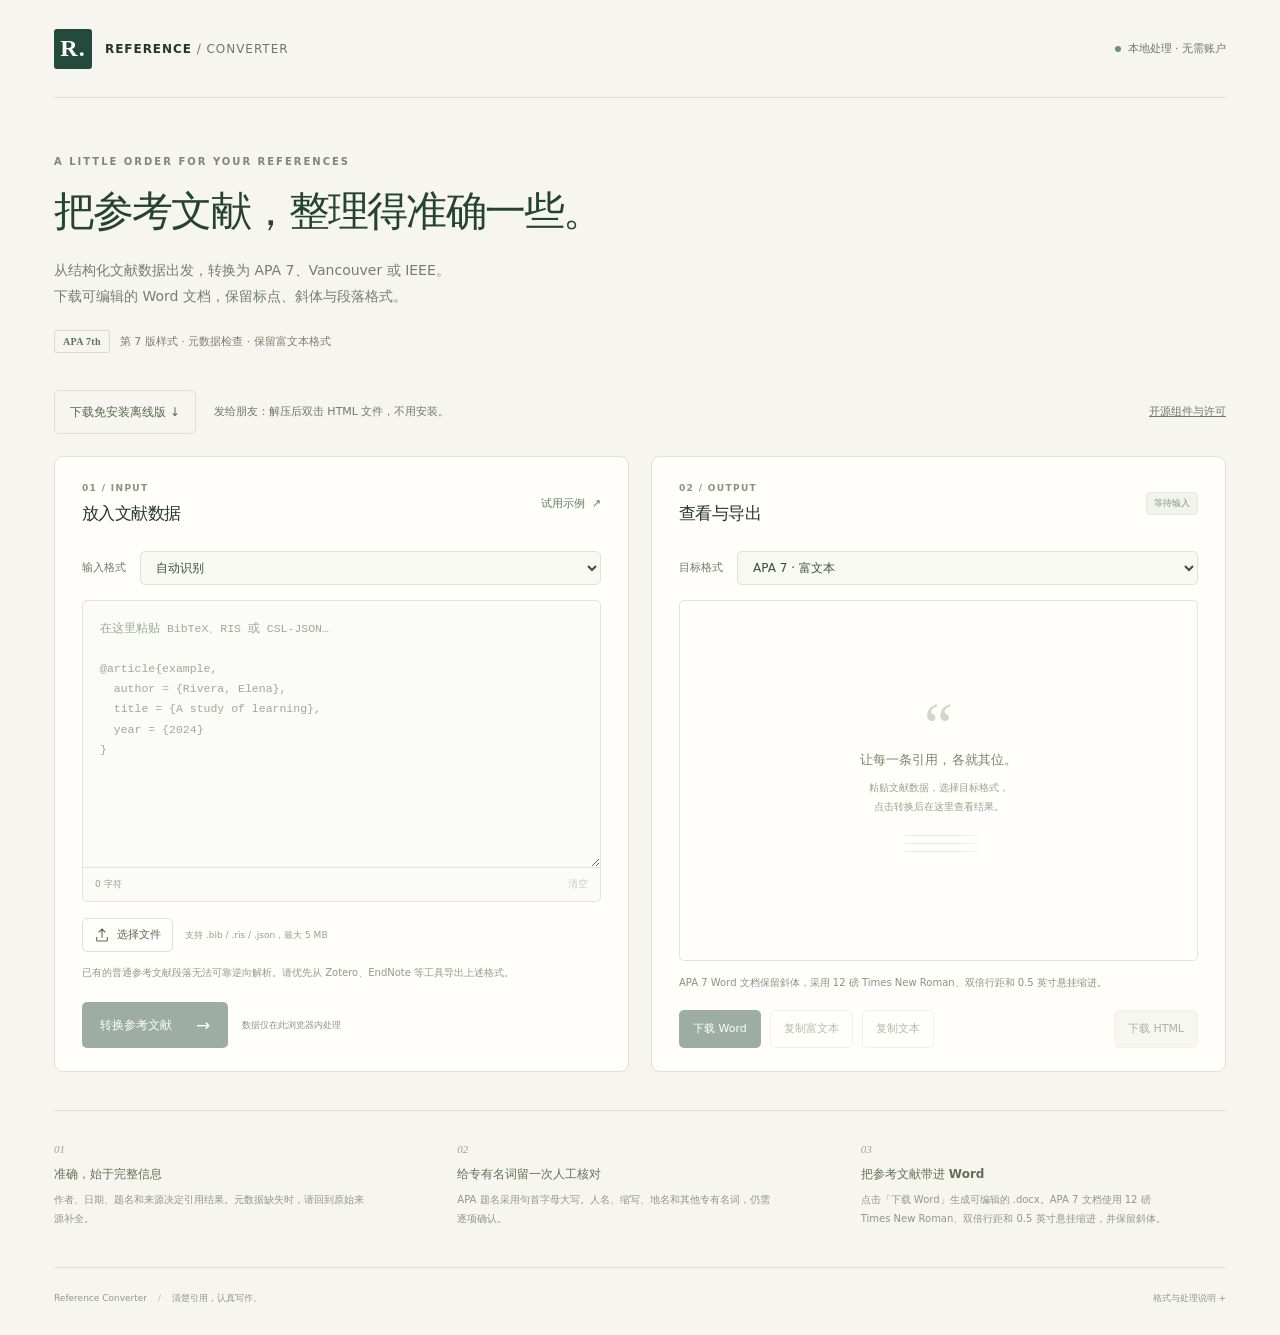
==== index.html @ 93bcdc8c "Publish reference converter website and offline downloads" ====
<!doctype html>
<html lang="zh-CN">
  <head>
    <meta charset="UTF-8" />
    <meta name="viewport" content="width=device-width, initial-scale=1.0" />
    <meta name="theme-color" content="#234a3c" />
    <meta name="description" content="在本地浏览器转换 BibTeX、RIS 和 CSL-JSON，生成 APA 第 7 版、Vancouver、IEEE 参考文献。" />
    <title>Reference Converter · 参考文献转换</title>
    <script type="module" crossorigin src="./assets/index-QuyWA2NI.js"></script>
    <link rel="stylesheet" crossorigin href="./assets/index-NvyLkFp8.css">
  <style>.site-downloads{display:flex;align-items:center;flex-wrap:wrap;gap:12px 18px;margin:0 0 22px;font-size:11px;color:#6e7a6a}.site-downloads .button{min-height:44px;text-decoration:none}.site-license-link{margin-left:auto;padding:12px 0}@media(max-width:760px){.site-downloads{gap:5px 14px}.site-downloads>span{flex-basis:100%}.site-license-link{margin-left:0}}</style>
  </head>
  <body>
    <div class="page-shell">
      <header class="site-header">
        <a class="wordmark" href="#" aria-label="Reference Converter 首页"><span class="brand-mark" aria-hidden="true">R.</span><span>REFERENCE<span class="wordmark-light"> / CONVERTER</span></span></a>
        <span class="privacy-badge"><span aria-hidden="true"></span> 本地处理 · 无需账户</span>
      </header>

      <main>
        <section class="intro" aria-labelledby="page-title">
          <p class="eyebrow">A LITTLE ORDER FOR YOUR REFERENCES</p>
          <h1 id="page-title">把参考文献，<br class="mobile-break" />整理得准确一些。</h1>
          <p class="intro-description">从结构化文献数据出发，转换为 APA 7、Vancouver 或 IEEE。<br class="desktop-break" />下载可编辑的 Word 文档，保留标点、斜体与段落格式。</p>
          <div class="intro-note"><span class="edition-tag">APA 7th</span><span>第 7 版样式 · 元数据检查 · 保留富文本格式</span></div>
        </section>

        <section class="site-downloads" aria-label="离线使用与开源许可"><a class="button secondary" href="./downloads/Reference-Converter-Offline.zip" download>下载免安装离线版 ↓</a><span>发给朋友：解压后双击 HTML 文件，不用安装。</span><a class="site-license-link" href="./LICENSES.txt">开源组件与许可</a></section>
        <section class="workspace" aria-label="参考文献转换工作区">
          <section class="panel input-panel" aria-labelledby="input-title">
            <div class="panel-heading"><div><span class="step">01 / INPUT</span><h2 id="input-title">放入文献数据</h2></div><button type="button" id="sample-button" class="button-link">试用示例 <span aria-hidden="true">↗</span></button></div>
            <div class="field-row">
              <label for="input-format">输入格式</label>
              <select id="input-format"><option value="auto">自动识别</option><option value="bibtex">BibTeX (.bib)</option><option value="ris">RIS (.ris)</option><option value="csl-json">CSL-JSON (.json)</option></select>
            </div>
            <label for="reference-input" class="visually-hidden">文献数据内容</label>
            <textarea id="reference-input" spellcheck="false" autocomplete="off" autocapitalize="off" placeholder="在这里粘贴 BibTeX、RIS 或 CSL-JSON…&#10;&#10;@article{example,&#10;  author = {Rivera, Elena},&#10;  title = {A study of learning},&#10;  year = {2024}&#10;}" aria-describedby="input-help"></textarea>
            <div class="editor-footer"><span id="character-count">0 字符</span><button id="clear-button" type="button" class="button-link subtle" disabled>清空</button></div>
            <div class="upload-row"><button type="button" class="button secondary" id="upload-button"><svg aria-hidden="true" width="16" height="16" viewBox="0 0 24 24" fill="none" stroke="currentColor" stroke-width="1.6"><path d="M12 16V3m-5 5 5-5 5 5M4 15v5a1 1 0 0 0 1 1h14a1 1 0 0 0 1-1v-5" /></svg>选择文件</button><span id="file-info">支持 .bib / .ris / .json，最大 5 MB</span><input id="file-input" class="visually-hidden" type="file" accept=".bib,.bibtex,.ris,.json,application/json" tabindex="-1" /></div>
            <p class="field-help" id="input-help">已有的普通参考文献段落无法可靠逆向解析。请优先从 Zotero、EndNote 等工具导出上述格式。</p>
            <div class="convert-row"><button type="button" class="button primary" id="convert-button" disabled>转换参考文献 <span aria-hidden="true">→</span></button><span>数据仅在此浏览器内处理</span></div>
          </section>

          <section class="panel output-panel" aria-labelledby="output-title">
            <div class="panel-heading"><div><span class="step">02 / OUTPUT</span><h2 id="output-title">查看与导出</h2></div><span class="result-count" id="result-count">等待输入</span></div>
            <div class="field-row"><label for="output-format">目标格式</label><select id="output-format"><optgroup label="参考文献 · 保留排版"><option value="apa7-html">APA 7 · 富文本</option><option value="vancouver-html">Vancouver / NLM · 富文本</option><option value="ieee-html">IEEE · 富文本</option></optgroup><optgroup label="参考文献 · 纯文本"><option value="apa7-text">APA 7 · 纯文本</option><option value="vancouver-text">Vancouver / NLM · 纯文本</option><option value="ieee-text">IEEE · 纯文本</option></optgroup><optgroup label="文献数据 · 可继续编辑"><option value="bibtex">BibTeX (.bib)</option><option value="ris">RIS (.ris)</option><option value="csl-json">CSL-JSON (.json)</option></optgroup></select></div>
            <div class="preview-area" id="preview-area" aria-label="转换结果预览" aria-busy="false">
              <div class="empty-state" id="empty-state"><span class="empty-mark" aria-hidden="true">“</span><h3>让每一条引用，各就其位。</h3><p>粘贴文献数据，选择目标格式，<br />点击转换后在这里查看结果。</p><span class="paper-lines" aria-hidden="true"></span></div>
              <div id="rendered-output" class="bibliography" hidden></div>
              <pre id="text-output" hidden></pre>
            </div>
            <p class="output-format-note" id="output-format-note">APA 7 Word 文档保留斜体，采用 12 磅 Times New Roman、双倍行距和 0.5 英寸悬挂缩进。</p>
            <div class="output-actions"><button type="button" class="button primary word-download-button" id="download-word-button" aria-describedby="output-format-note" disabled>下载 Word</button><button type="button" class="button secondary" id="copy-rich-button" disabled>复制富文本</button><button type="button" class="button secondary" id="copy-text-button" disabled>复制文本</button><button type="button" class="button download-button" id="download-button" disabled>下载 HTML</button></div>
          </section>
        </section>

        <div id="status-message" class="status-message" role="status" aria-live="polite" hidden></div>
        <section id="warning-panel" class="warning-panel" aria-labelledby="warning-title" hidden><div class="warning-heading"><span class="warning-symbol" aria-hidden="true">!</span><div><h2 id="warning-title">这些信息还需要核对</h2><p>格式可以整理，缺失的文献信息需要你来补全。</p></div></div><ul id="warning-list"></ul></section>

        <section class="guidance" aria-label="使用提醒"><div><span class="guidance-number">01</span><h3>准确，始于完整信息</h3><p>作者、日期、题名和来源决定引用结果。元数据缺失时，请回到原始来源补全。</p></div><div><span class="guidance-number">02</span><h3>给专有名词留一次人工核对</h3><p>APA 题名采用句首字母大写。人名、缩写、地名和其他专有名词，仍需逐项确认。</p></div><div><span class="guidance-number">03</span><h3>把参考文献带进 Word</h3><p>点击「下载 Word」生成可编辑的 .docx。APA 7 文档使用 12 磅 Times New Roman、双倍行距和 0.5 英寸悬挂缩进，并保留斜体。</p></div></section>
      </main>

      <footer class="site-footer"><span>Reference Converter <span aria-hidden="true">/</span> 清楚引用，认真写作。</span><details><summary>格式与处理说明</summary><p>参考文献通过固定版本 CSL 样式与 citation-js 生成。输入不会上传，也不会自动查询 DOI；本工具检查结构与常见缺失项，不验证来源的真实性。Word 文档在本机生成。APA 7 Word 使用 12 磅 Times New Roman、双倍行距与 0.5 英寸悬挂缩进，并保留斜体；复制富文本时，接收软件可能调整粘贴样式。</p><p>示例内容为合成数据，仅用于演示，请勿用于实际引用。文献排序、同年作者区分等由所选样式处理。导出为 BibTeX 或 RIS 时，目标格式可能无法保留全部 CSL-JSON 字段。</p></details></footer>
    </div>
  </body>
</html>
---- assets/index-NvyLkFp8.css ----
:root{color:#24372f;font-synthesis:none;--ink:#234a3c;--muted:#768078;--line:#dde1d7;--paper:#fffefa;--amber:#a76a1e;background:#f6f5ef;font-family:Inter,PingFang SC,Microsoft YaHei,system-ui,sans-serif;font-weight:400}*{box-sizing:border-box}body{margin:0}button,select,textarea{font:inherit}button,select{cursor:pointer}button{transition:background .15s,border-color .15s,color .15s,transform .15s}button:disabled{cursor:not-allowed;opacity:.45}button:not(:disabled):active{transform:translateY(1px)}button:focus-visible,a:focus-visible,select:focus-visible,summary:focus-visible{outline-offset:3px;outline:3px solid #b3c8b9}a{color:inherit}button svg{flex:none}[hidden]{display:none!important}.page-shell{max-width:1392px;margin:auto;padding:0 54px}.site-header{border-bottom:1px solid var(--line);justify-content:space-between;align-items:center;height:98px;display:flex}.wordmark{letter-spacing:.08em;align-items:center;gap:13px;font-size:12px;font-weight:750;text-decoration:none;display:flex}.brand-mark{width:38px;height:40px;color:var(--paper);background:var(--ink);border-radius:3px;place-items:center;font:700 24px Georgia,serif;display:grid}.wordmark-light{color:#6c796f;font-weight:400}.privacy-badge{color:#6d7a6e;align-items:center;gap:7px;font-size:11px;display:flex}.privacy-badge>span{background:#6b927b;border-radius:50%;width:6px;height:6px}.intro{padding:58px 0 37px}.eyebrow{letter-spacing:.2em;color:#7d887a;margin:0 0 17px;font-size:10px;font-weight:600}h1{letter-spacing:-.045em;color:#244333;margin:0;font-size:clamp(31px,3.2vw,43px);font-weight:650;line-height:1.36}.intro-description{color:#747e73;margin:17px 0 20px;font-size:14px;line-height:1.9}.intro-note{color:#7a806f;align-items:center;gap:10px;font-size:11px;display:flex}.edition-tag{letter-spacing:.03em;color:#607355;border:1px solid #d8dbca;border-radius:3px;padding:5px 8px;font:600 10px Georgia,serif}.mobile-break{display:none}.workspace{grid-template-columns:1fr 1fr;gap:22px;display:grid}.panel{background:var(--paper);border:1px solid var(--line);border-radius:9px;flex-direction:column;min-width:0;padding:26px 27px 23px;display:flex;box-shadow:0 3px 7px #28392603}.panel-heading{justify-content:space-between;align-items:center;gap:10px;margin-bottom:26px;display:flex}.step{letter-spacing:.15em;color:#8a927f;margin-bottom:9px;font-size:9px;font-weight:550;display:block}h2{letter-spacing:-.03em;margin:0;font-size:17px;font-weight:600}.button-link{white-space:nowrap;color:#5d7b5d;background:0 0;border:0;padding:4px 0;font-size:11px}.button-link:hover:not(:disabled){color:#244a35}.button-link span{margin-left:3px}.button-link.subtle{color:#879183}.field-row{flex:none;align-items:center;gap:14px;margin-bottom:15px;display:flex}.field-row label{color:#6e7a6a;white-space:nowrap;font-size:11px}select{color:#3a4e3e;background:#f8f9f3;border:1px solid #dfe3d7;border-radius:5px;width:100%;min-width:0;padding:8px 30px 8px 11px;font-size:12px;line-height:1.5}textarea{resize:vertical;color:#334c3c;background:#fbfcf7;border:1px solid #e3e5db;border-radius:5px 5px 0 0;outline:none;width:100%;height:268px;min-height:200px;max-height:620px;padding:18px 17px;font:11.5px/1.75 Cascadia Code,Consolas,monospace;display:block}textarea::placeholder{color:#a0a798;opacity:1}textarea:focus{border-color:#8aa08b;box-shadow:0 0 0 2px #8aa08b16}.editor-footer{color:#929c8a;background:#fbfcf7;border:1px solid #e3e5db;border-top:0;border-radius:0 0 5px 5px;justify-content:space-between;align-items:center;height:34px;padding:0 12px;font-size:9px;display:flex}.editor-footer button{font-size:10px}.upload-row{align-items:center;gap:12px;min-height:33px;margin-top:16px;display:flex}.upload-row .button{padding:8px 11px;font-size:11px}.upload-row>span{color:#97a08e;overflow-wrap:anywhere;font-size:9px;line-height:1.65}.button{white-space:nowrap;border:1px solid #0000;border-radius:5px;justify-content:center;align-items:center;gap:7px;padding:10px 15px;font-size:12px;font-weight:500;line-height:1.5;display:inline-flex}.secondary{color:#566c52;background:0 0;border-color:#dce2d5}.secondary:hover:not(:disabled){background:#f1f4eb;border-color:#a8b6a0}.primary{color:#fff;background:#274d3c;padding:13px 17px}.primary:hover:not(:disabled){background:#173b2b}.primary span{margin-left:17px;font-size:17px;line-height:1}.field-help{color:#929b89;margin:12px 0 20px;font-size:10px;line-height:1.8}.convert-row{align-items:center;gap:14px;margin-top:auto;display:flex}.convert-row>span{color:#8b9683;font-size:9px;line-height:1.6}.result-count{color:#89927e;white-space:nowrap;background:#f1f4eb;border:1px solid #e4e8dd;border-radius:4px;padding:4px 7px;font-size:9px}.preview-area{background:#fffefa;border:1px solid #e2e5da;border-radius:5px;flex:1;min-height:302px;max-height:620px;padding:20px 21px;position:relative;overflow:auto}.empty-state{text-align:center;flex-direction:column;justify-content:center;align-items:center;height:100%;min-height:247px;display:flex}.empty-mark{color:#d1d9c6;-webkit-user-select:none;user-select:none;height:38px;font:65px/42px Georgia,serif;display:block}.empty-state h3{color:#79866e;letter-spacing:.01em;margin:8px 0 9px;font-size:13px;font-weight:500}.empty-state p{color:#9aa38f;margin:0;font-size:10px;line-height:1.9}.paper-lines{opacity:.75;background:repeating-linear-gradient(#dfe5d6 0 1px,#0000 1px 8px);width:85px;height:20px;margin-top:19px;-webkit-mask-image:linear-gradient(90deg,#0000,#000 20% 80%,#0000);mask-image:linear-gradient(90deg,#0000,#000 20% 80%,#0000)}.bibliography{overflow-wrap:anywhere;color:#283a30;font-family:Times New Roman,Times,serif;font-size:12pt;line-height:1.7}.bibliography .csl-entry{margin:0 0 12pt}.bibliography.apa7{line-height:2}.bibliography.apa7 .csl-entry{text-indent:-.5in;margin:0;padding-left:.5in}.bibliography .csl-left-margin{vertical-align:top;min-width:1.6em;display:inline-block}.bibliography .csl-right-inline{display:inline}.bibliography a{color:inherit;text-decoration:none}.bibliography a:hover{text-decoration:underline}#text-output{white-space:pre-wrap;overflow-wrap:anywhere;color:#364938;margin:0;font:11px/1.85 Cascadia Code,Consolas,monospace}.output-format-note{color:#899580;min-height:18px;margin:13px 0 18px;font-size:10px;line-height:1.8}.output-actions{flex-wrap:wrap;align-items:center;gap:9px;display:flex}.output-actions .button{padding:10px 13px;font-size:11px}.download-button{color:#395b43;background:#edf2e6;border-color:#e0e7d8;margin-left:auto}.download-button:hover:not(:disabled){background:#dee8d5}.download-button span{padding-left:7px}.status-message{overflow-wrap:anywhere;background:#edf5e9;border:1px solid #cddcca;border-radius:6px;margin-top:19px;padding:13px 17px;font-size:12px;line-height:1.7}.status-message.error{color:#854a3d;background:#fff1e9;border-color:#e5c6b8}.status-message.info{color:#7c6841;background:#f7f4e8;border-color:#dddcca}.warning-panel{background:#fbf6e9;border:1px solid #e8d9b8;border-radius:6px;margin-top:19px;padding:21px 24px}.warning-heading{align-items:flex-start;gap:13px;display:flex}.warning-symbol{text-align:center;color:#986b2b;border:1px solid #d8bd8b;border-radius:50%;flex:none;width:22px;height:22px;font:700 13px/21px Georgia,serif}.warning-panel h2{color:#886327;margin-top:1px;font-size:13px}.warning-panel p{color:#a08757;margin:7px 0 0;font-size:11px;line-height:1.7}.warning-panel ul{color:#917444;margin:13px 0 0;padding-left:49px;font-size:11px;line-height:1.9}.warning-panel li+li{margin-top:5px}.guidance{border-top:1px solid var(--line);grid-template-columns:repeat(3,1fr);gap:38px;margin-top:38px;padding-top:27px;display:grid}.guidance-number{color:#9da58d;font:italic 11px Georgia,serif}.guidance h3{color:#607153;margin:9px 0 8px;font-size:12px;font-weight:550}.guidance p{color:#8f9983;max-width:315px;margin:0;font-size:10px;line-height:1.85}.site-footer{border-top:1px solid var(--line);color:#919b86;justify-content:space-between;gap:22px;margin-top:39px;padding:22px 0 28px;font-size:9px;line-height:1.9;display:flex}.site-footer>span{white-space:nowrap}.site-footer>span>span{color:#bdc4b3;margin:0 8px}.site-footer details{text-align:right;max-width:550px}.site-footer summary{cursor:pointer;list-style:none}.site-footer summary::-webkit-details-marker{display:none}.site-footer summary:after{content:" +"}.site-footer details[open] summary:after{content:" −"}.site-footer details p{text-align:left;margin:10px 0 0}.visually-hidden{clip:rect(0,0,0,0);white-space:nowrap;border:0;width:1px;height:1px;margin:-1px;padding:0;position:absolute;overflow:hidden}@media (width>=1450px){.intro{padding-top:65px}.page-shell{padding:0 60px}.preview-area{min-height:323px}textarea{height:289px}}@media (width<=1000px){.page-shell{padding:0 30px}.workspace{gap:16px}.panel{padding:23px 20px 20px}.convert-row{gap:10px}.convert-row>span{max-width:70px}.output-actions{gap:6px}.output-actions .button{padding:9px 10px}.preview-area{padding:18px 15px}.guidance{gap:24px}}@media (width<=760px){.page-shell{padding:0 22px}.site-header{height:77px}.wordmark{gap:9px;font-size:10px}.brand-mark{width:33px;height:35px;font-size:22px}.wordmark-light{display:none}.privacy-badge{font-size:9px}.intro{padding:40px 0 28px}h1{font-size:33px}.intro-description{margin:14px 0 17px;font-size:12px;line-height:1.9}.intro-note{gap:8px;font-size:9px}.edition-tag{font-size:9px}.eyebrow{letter-spacing:.17em;margin-bottom:14px;font-size:8px}.workspace{grid-template-columns:1fr;gap:18px}.panel{padding:23px 22px}.panel-heading{margin-bottom:23px}.field-row{margin-bottom:13px}textarea{height:245px}.convert-row>span{max-width:none}.preview-area{min-height:289px;padding:22px 20px}.empty-state{min-height:242px}.output-actions .button{padding:10px 13px}.output-actions{gap:9px}.guidance{grid-template-columns:1fr;gap:23px;margin-top:30px;padding-top:24px}.guidance>div{padding-left:29px;position:relative}.guidance-number{position:absolute;top:0;left:0}.guidance h3{margin-top:0}.guidance p{max-width:none;font-size:11px}.site-footer{flex-direction:column;gap:10px;margin-top:28px;padding-bottom:23px}.site-footer details{text-align:left;max-width:none}.site-footer>span{white-space:normal}.warning-panel{padding:18px}.warning-panel ul{padding-left:24px}.status-message{font-size:11px}}@media (width<=390px){.page-shell{padding:0 15px}.panel{padding:21px 17px}.mobile-break{display:block}.desktop-break{display:none}.intro-note{align-items:flex-start}.convert-row>span{max-width:78px}.button.primary{padding-left:13px;padding-right:13px}.primary span{margin-left:7px}.output-actions{gap:6px}.output-actions .button{padding:9px 10px}}@media (prefers-reduced-motion:reduce){button{transition:none}}.csl-no-italics{font-style:normal}@media (width<=760px){.mobile-break{display:block}}
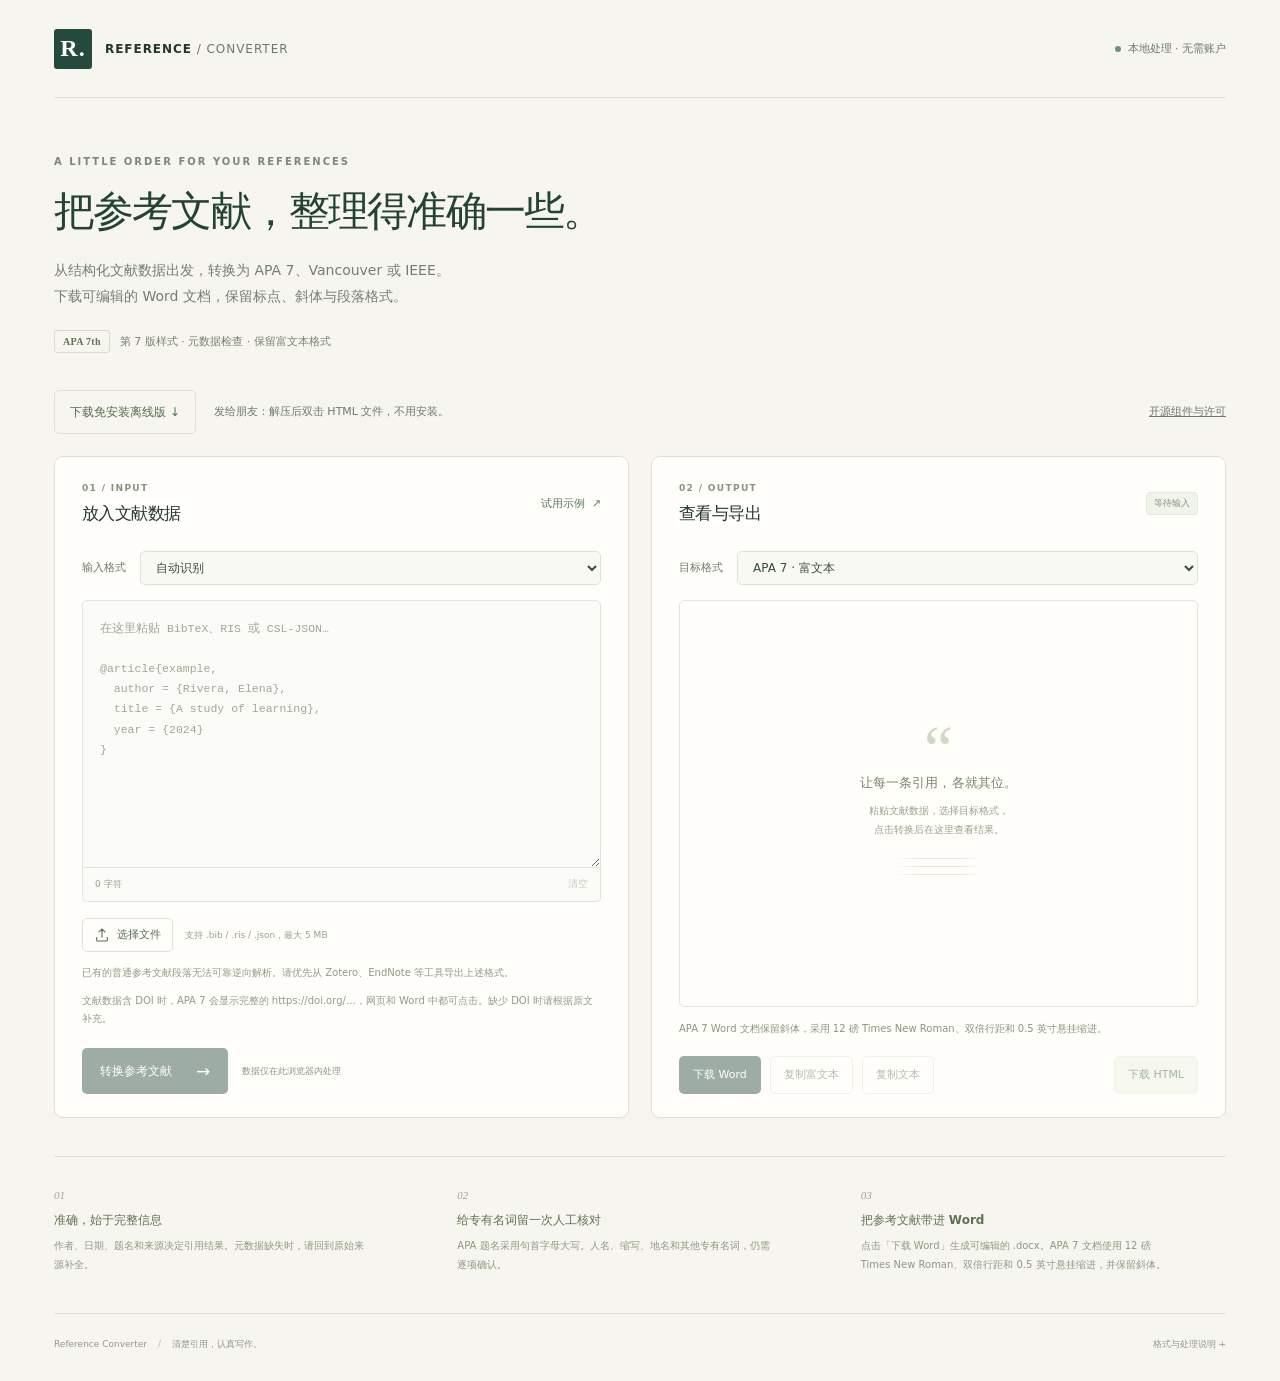
==== commit 1c013949: "Publish clickable DOI URLs and verified reference example" ====
--- a/index.html
+++ b/index.html
@@ -6,8 +6,8 @@
     <meta name="theme-color" content="#234a3c" />
     <meta name="description" content="在本地浏览器转换 BibTeX、RIS 和 CSL-JSON，生成 APA 第 7 版、Vancouver、IEEE 参考文献。" />
     <title>Reference Converter · 参考文献转换</title>
-    <script type="module" crossorigin src="./assets/index-QuyWA2NI.js"></script>
-    <link rel="stylesheet" crossorigin href="./assets/index-NvyLkFp8.css">
+    <script type="module" crossorigin src="./assets/index-rEbYs92t.js"></script>
+    <link rel="stylesheet" crossorigin href="./assets/index-MxKDY-uA.css">
   <style>.site-downloads{display:flex;align-items:center;flex-wrap:wrap;gap:12px 18px;margin:0 0 22px;font-size:11px;color:#6e7a6a}.site-downloads .button{min-height:44px;text-decoration:none}.site-license-link{margin-left:auto;padding:12px 0}@media(max-width:760px){.site-downloads{gap:5px 14px}.site-downloads>span{flex-basis:100%}.site-license-link{margin-left:0}}</style>
   </head>
   <body>
@@ -38,6 +38,7 @@
             <div class="editor-footer"><span id="character-count">0 字符</span><button id="clear-button" type="button" class="button-link subtle" disabled>清空</button></div>
             <div class="upload-row"><button type="button" class="button secondary" id="upload-button"><svg aria-hidden="true" width="16" height="16" viewBox="0 0 24 24" fill="none" stroke="currentColor" stroke-width="1.6"><path d="M12 16V3m-5 5 5-5 5 5M4 15v5a1 1 0 0 0 1 1h14a1 1 0 0 0 1-1v-5" /></svg>选择文件</button><span id="file-info">支持 .bib / .ris / .json，最大 5 MB</span><input id="file-input" class="visually-hidden" type="file" accept=".bib,.bibtex,.ris,.json,application/json" tabindex="-1" /></div>
             <p class="field-help" id="input-help">已有的普通参考文献段落无法可靠逆向解析。请优先从 Zotero、EndNote 等工具导出上述格式。</p>
+            <p class="field-help doi-help">文献数据含 DOI 时，APA 7 会显示完整的 https://doi.org/…，网页和 Word 中都可点击。缺少 DOI 时请根据原文补充。</p>
             <div class="convert-row"><button type="button" class="button primary" id="convert-button" disabled>转换参考文献 <span aria-hidden="true">→</span></button><span>数据仅在此浏览器内处理</span></div>
           </section>
 
@@ -60,7 +61,7 @@
         <section class="guidance" aria-label="使用提醒"><div><span class="guidance-number">01</span><h3>准确，始于完整信息</h3><p>作者、日期、题名和来源决定引用结果。元数据缺失时，请回到原始来源补全。</p></div><div><span class="guidance-number">02</span><h3>给专有名词留一次人工核对</h3><p>APA 题名采用句首字母大写。人名、缩写、地名和其他专有名词，仍需逐项确认。</p></div><div><span class="guidance-number">03</span><h3>把参考文献带进 Word</h3><p>点击「下载 Word」生成可编辑的 .docx。APA 7 文档使用 12 磅 Times New Roman、双倍行距和 0.5 英寸悬挂缩进，并保留斜体。</p></div></section>
       </main>
 
-      <footer class="site-footer"><span>Reference Converter <span aria-hidden="true">/</span> 清楚引用，认真写作。</span><details><summary>格式与处理说明</summary><p>参考文献通过固定版本 CSL 样式与 citation-js 生成。输入不会上传，也不会自动查询 DOI；本工具检查结构与常见缺失项，不验证来源的真实性。Word 文档在本机生成。APA 7 Word 使用 12 磅 Times New Roman、双倍行距与 0.5 英寸悬挂缩进，并保留斜体；复制富文本时，接收软件可能调整粘贴样式。</p><p>示例内容为合成数据，仅用于演示，请勿用于实际引用。文献排序、同年作者区分等由所选样式处理。导出为 BibTeX 或 RIS 时，目标格式可能无法保留全部 CSL-JSON 字段。</p></details></footer>
+      <footer class="site-footer"><span>Reference Converter <span aria-hidden="true">/</span> 清楚引用，认真写作。</span><details><summary>格式与处理说明</summary><p>参考文献通过固定版本 CSL 样式与 citation-js 生成。输入不会上传，也不会自动查询 DOI；本工具检查结构与常见缺失项，不验证来源的真实性。Word 文档在本机生成。APA 7 Word 使用 12 磅 Times New Roman、双倍行距与 0.5 英寸悬挂缩进，并保留斜体；复制富文本时，接收软件可能调整粘贴样式。</p><p>页面示例采用 Miller（1956）的公开文献，DOI 为 10.1037/h0043158，用于展示完整 DOI 链接。文献排序、同年作者区分等由所选样式处理。导出为 BibTeX 或 RIS 时，目标格式可能无法保留全部 CSL-JSON 字段。</p></details></footer>
     </div>
   </body>
 </html>
--- a/assets/index-MxKDY-uA.css
+++ b/assets/index-MxKDY-uA.css
@@ -0,0 +1 @@
+:root{color:#24372f;font-synthesis:none;--ink:#234a3c;--muted:#768078;--line:#dde1d7;--paper:#fffefa;--amber:#a76a1e;background:#f6f5ef;font-family:Inter,PingFang SC,Microsoft YaHei,system-ui,sans-serif;font-weight:400}*{box-sizing:border-box}body{margin:0}button,select,textarea{font:inherit}button,select{cursor:pointer}button{transition:background .15s,border-color .15s,color .15s,transform .15s}button:disabled{cursor:not-allowed;opacity:.45}button:not(:disabled):active{transform:translateY(1px)}button:focus-visible,a:focus-visible,select:focus-visible,summary:focus-visible{outline-offset:3px;outline:3px solid #b3c8b9}a{color:inherit}button svg{flex:none}[hidden]{display:none!important}.page-shell{max-width:1392px;margin:auto;padding:0 54px}.site-header{border-bottom:1px solid var(--line);justify-content:space-between;align-items:center;height:98px;display:flex}.wordmark{letter-spacing:.08em;align-items:center;gap:13px;font-size:12px;font-weight:750;text-decoration:none;display:flex}.brand-mark{width:38px;height:40px;color:var(--paper);background:var(--ink);border-radius:3px;place-items:center;font:700 24px Georgia,serif;display:grid}.wordmark-light{color:#6c796f;font-weight:400}.privacy-badge{color:#6d7a6e;align-items:center;gap:7px;font-size:11px;display:flex}.privacy-badge>span{background:#6b927b;border-radius:50%;width:6px;height:6px}.intro{padding:58px 0 37px}.eyebrow{letter-spacing:.2em;color:#7d887a;margin:0 0 17px;font-size:10px;font-weight:600}h1{letter-spacing:-.045em;color:#244333;margin:0;font-size:clamp(31px,3.2vw,43px);font-weight:650;line-height:1.36}.intro-description{color:#747e73;margin:17px 0 20px;font-size:14px;line-height:1.9}.intro-note{color:#7a806f;align-items:center;gap:10px;font-size:11px;display:flex}.edition-tag{letter-spacing:.03em;color:#607355;border:1px solid #d8dbca;border-radius:3px;padding:5px 8px;font:600 10px Georgia,serif}.mobile-break{display:none}.workspace{grid-template-columns:1fr 1fr;gap:22px;display:grid}.panel{background:var(--paper);border:1px solid var(--line);border-radius:9px;flex-direction:column;min-width:0;padding:26px 27px 23px;display:flex;box-shadow:0 3px 7px #28392603}.panel-heading{justify-content:space-between;align-items:center;gap:10px;margin-bottom:26px;display:flex}.step{letter-spacing:.15em;color:#8a927f;margin-bottom:9px;font-size:9px;font-weight:550;display:block}h2{letter-spacing:-.03em;margin:0;font-size:17px;font-weight:600}.button-link{white-space:nowrap;color:#5d7b5d;background:0 0;border:0;padding:4px 0;font-size:11px}.button-link:hover:not(:disabled){color:#244a35}.button-link span{margin-left:3px}.button-link.subtle{color:#879183}.field-row{flex:none;align-items:center;gap:14px;margin-bottom:15px;display:flex}.field-row label{color:#6e7a6a;white-space:nowrap;font-size:11px}select{color:#3a4e3e;background:#f8f9f3;border:1px solid #dfe3d7;border-radius:5px;width:100%;min-width:0;padding:8px 30px 8px 11px;font-size:12px;line-height:1.5}textarea{resize:vertical;color:#334c3c;background:#fbfcf7;border:1px solid #e3e5db;border-radius:5px 5px 0 0;outline:none;width:100%;height:268px;min-height:200px;max-height:620px;padding:18px 17px;font:11.5px/1.75 Cascadia Code,Consolas,monospace;display:block}textarea::placeholder{color:#a0a798;opacity:1}textarea:focus{border-color:#8aa08b;box-shadow:0 0 0 2px #8aa08b16}.editor-footer{color:#929c8a;background:#fbfcf7;border:1px solid #e3e5db;border-top:0;border-radius:0 0 5px 5px;justify-content:space-between;align-items:center;height:34px;padding:0 12px;font-size:9px;display:flex}.editor-footer button{font-size:10px}.upload-row{align-items:center;gap:12px;min-height:33px;margin-top:16px;display:flex}.upload-row .button{padding:8px 11px;font-size:11px}.upload-row>span{color:#97a08e;overflow-wrap:anywhere;font-size:9px;line-height:1.65}.button{white-space:nowrap;border:1px solid #0000;border-radius:5px;justify-content:center;align-items:center;gap:7px;padding:10px 15px;font-size:12px;font-weight:500;line-height:1.5;display:inline-flex}.secondary{color:#566c52;background:0 0;border-color:#dce2d5}.secondary:hover:not(:disabled){background:#f1f4eb;border-color:#a8b6a0}.primary{color:#fff;background:#274d3c;padding:13px 17px}.primary:hover:not(:disabled){background:#173b2b}.primary span{margin-left:17px;font-size:17px;line-height:1}.field-help{color:#929b89;margin:12px 0 20px;font-size:10px;line-height:1.8}.convert-row{align-items:center;gap:14px;margin-top:auto;display:flex}.convert-row>span{color:#8b9683;font-size:9px;line-height:1.6}.result-count{color:#89927e;white-space:nowrap;background:#f1f4eb;border:1px solid #e4e8dd;border-radius:4px;padding:4px 7px;font-size:9px}.preview-area{background:#fffefa;border:1px solid #e2e5da;border-radius:5px;flex:1;min-height:302px;max-height:620px;padding:20px 21px;position:relative;overflow:auto}.empty-state{text-align:center;flex-direction:column;justify-content:center;align-items:center;height:100%;min-height:247px;display:flex}.empty-mark{color:#d1d9c6;-webkit-user-select:none;user-select:none;height:38px;font:65px/42px Georgia,serif;display:block}.empty-state h3{color:#79866e;letter-spacing:.01em;margin:8px 0 9px;font-size:13px;font-weight:500}.empty-state p{color:#9aa38f;margin:0;font-size:10px;line-height:1.9}.paper-lines{opacity:.75;background:repeating-linear-gradient(#dfe5d6 0 1px,#0000 1px 8px);width:85px;height:20px;margin-top:19px;-webkit-mask-image:linear-gradient(90deg,#0000,#000 20% 80%,#0000);mask-image:linear-gradient(90deg,#0000,#000 20% 80%,#0000)}.bibliography{overflow-wrap:anywhere;color:#283a30;font-family:Times New Roman,Times,serif;font-size:12pt;line-height:1.7}.bibliography .csl-entry{margin:0 0 12pt}.bibliography.apa7{line-height:2}.bibliography.apa7 .csl-entry{text-indent:-.5in;margin:0;padding-left:.5in}.bibliography .csl-left-margin{vertical-align:top;min-width:1.6em;display:inline-block}.bibliography .csl-right-inline{display:inline}.bibliography a{color:inherit;text-decoration:none}.bibliography a:hover{text-decoration:underline}#text-output{white-space:pre-wrap;overflow-wrap:anywhere;color:#364938;margin:0;font:11px/1.85 Cascadia Code,Consolas,monospace}.output-format-note{color:#899580;min-height:18px;margin:13px 0 18px;font-size:10px;line-height:1.8}.output-actions{flex-wrap:wrap;align-items:center;gap:9px;display:flex}.output-actions .button{padding:10px 13px;font-size:11px}.download-button{color:#395b43;background:#edf2e6;border-color:#e0e7d8;margin-left:auto}.download-button:hover:not(:disabled){background:#dee8d5}.download-button span{padding-left:7px}.status-message{overflow-wrap:anywhere;background:#edf5e9;border:1px solid #cddcca;border-radius:6px;margin-top:19px;padding:13px 17px;font-size:12px;line-height:1.7}.status-message.error{color:#854a3d;background:#fff1e9;border-color:#e5c6b8}.status-message.info{color:#7c6841;background:#f7f4e8;border-color:#dddcca}.warning-panel{background:#fbf6e9;border:1px solid #e8d9b8;border-radius:6px;margin-top:19px;padding:21px 24px}.warning-heading{align-items:flex-start;gap:13px;display:flex}.warning-symbol{text-align:center;color:#986b2b;border:1px solid #d8bd8b;border-radius:50%;flex:none;width:22px;height:22px;font:700 13px/21px Georgia,serif}.warning-panel h2{color:#886327;margin-top:1px;font-size:13px}.warning-panel p{color:#a08757;margin:7px 0 0;font-size:11px;line-height:1.7}.warning-panel ul{color:#917444;margin:13px 0 0;padding-left:49px;font-size:11px;line-height:1.9}.warning-panel li+li{margin-top:5px}.guidance{border-top:1px solid var(--line);grid-template-columns:repeat(3,1fr);gap:38px;margin-top:38px;padding-top:27px;display:grid}.guidance-number{color:#9da58d;font:italic 11px Georgia,serif}.guidance h3{color:#607153;margin:9px 0 8px;font-size:12px;font-weight:550}.guidance p{color:#8f9983;max-width:315px;margin:0;font-size:10px;line-height:1.85}.site-footer{border-top:1px solid var(--line);color:#919b86;justify-content:space-between;gap:22px;margin-top:39px;padding:22px 0 28px;font-size:9px;line-height:1.9;display:flex}.site-footer>span{white-space:nowrap}.site-footer>span>span{color:#bdc4b3;margin:0 8px}.site-footer details{text-align:right;max-width:550px}.site-footer summary{cursor:pointer;list-style:none}.site-footer summary::-webkit-details-marker{display:none}.site-footer summary:after{content:" +"}.site-footer details[open] summary:after{content:" −"}.site-footer details p{text-align:left;margin:10px 0 0}.visually-hidden{clip:rect(0,0,0,0);white-space:nowrap;border:0;width:1px;height:1px;margin:-1px;padding:0;position:absolute;overflow:hidden}@media (width>=1450px){.intro{padding-top:65px}.page-shell{padding:0 60px}.preview-area{min-height:323px}textarea{height:289px}}@media (width<=1000px){.page-shell{padding:0 30px}.workspace{gap:16px}.panel{padding:23px 20px 20px}.convert-row{gap:10px}.convert-row>span{max-width:70px}.output-actions{gap:6px}.output-actions .button{padding:9px 10px}.preview-area{padding:18px 15px}.guidance{gap:24px}}@media (width<=760px){.page-shell{padding:0 22px}.site-header{height:77px}.wordmark{gap:9px;font-size:10px}.brand-mark{width:33px;height:35px;font-size:22px}.wordmark-light{display:none}.privacy-badge{font-size:9px}.intro{padding:40px 0 28px}h1{font-size:33px}.intro-description{margin:14px 0 17px;font-size:12px;line-height:1.9}.intro-note{gap:8px;font-size:9px}.edition-tag{font-size:9px}.eyebrow{letter-spacing:.17em;margin-bottom:14px;font-size:8px}.workspace{grid-template-columns:1fr;gap:18px}.panel{padding:23px 22px}.panel-heading{margin-bottom:23px}.field-row{margin-bottom:13px}textarea{height:245px}.convert-row>span{max-width:none}.preview-area{min-height:289px;padding:22px 20px}.empty-state{min-height:242px}.output-actions .button{padding:10px 13px}.output-actions{gap:9px}.guidance{grid-template-columns:1fr;gap:23px;margin-top:30px;padding-top:24px}.guidance>div{padding-left:29px;position:relative}.guidance-number{position:absolute;top:0;left:0}.guidance h3{margin-top:0}.guidance p{max-width:none;font-size:11px}.site-footer{flex-direction:column;gap:10px;margin-top:28px;padding-bottom:23px}.site-footer details{text-align:left;max-width:none}.site-footer>span{white-space:normal}.warning-panel{padding:18px}.warning-panel ul{padding-left:24px}.status-message{font-size:11px}}@media (width<=390px){.page-shell{padding:0 15px}.panel{padding:21px 17px}.mobile-break{display:block}.desktop-break{display:none}.intro-note{align-items:flex-start}.convert-row>span{max-width:78px}.button.primary{padding-left:13px;padding-right:13px}.primary span{margin-left:7px}.output-actions{gap:6px}.output-actions .button{padding:9px 10px}}@media (prefers-reduced-motion:reduce){button{transition:none}}.csl-no-italics{font-style:normal}.bibliography a{text-underline-offset:2px;color:#315e4a;text-decoration:underline;text-decoration-thickness:1px}.doi-help{margin-top:-10px}@media (width<=760px){.mobile-break{display:block}}
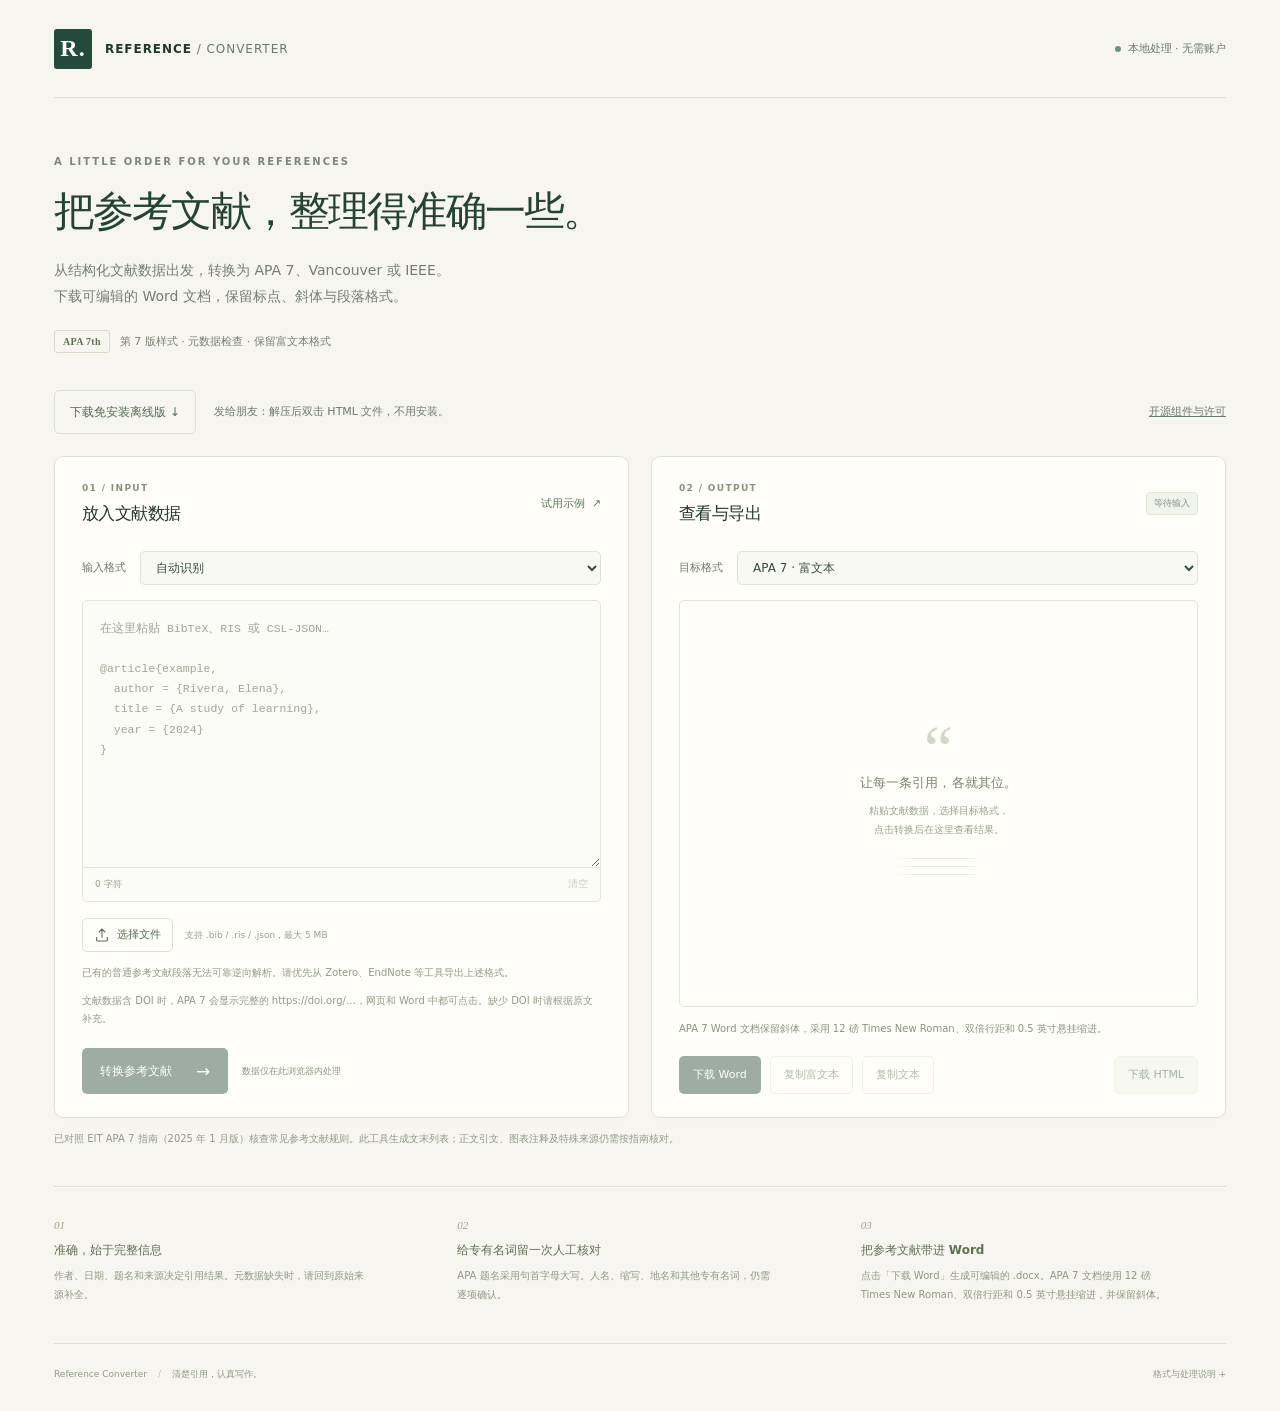
==== commit 78650f43: "Publish guide-audited APA reference converter" ====
--- a/index.html
+++ b/index.html
@@ -6,7 +6,7 @@
     <meta name="theme-color" content="#234a3c" />
     <meta name="description" content="在本地浏览器转换 BibTeX、RIS 和 CSL-JSON，生成 APA 第 7 版、Vancouver、IEEE 参考文献。" />
     <title>Reference Converter · 参考文献转换</title>
-    <script type="module" crossorigin src="./assets/index-rEbYs92t.js"></script>
+    <script type="module" crossorigin src="./assets/index-CqHOtzA0.js"></script>
     <link rel="stylesheet" crossorigin href="./assets/index-MxKDY-uA.css">
   <style>.site-downloads{display:flex;align-items:center;flex-wrap:wrap;gap:12px 18px;margin:0 0 22px;font-size:11px;color:#6e7a6a}.site-downloads .button{min-height:44px;text-decoration:none}.site-license-link{margin-left:auto;padding:12px 0}@media(max-width:760px){.site-downloads{gap:5px 14px}.site-downloads>span{flex-basis:100%}.site-license-link{margin-left:0}}</style>
   </head>
@@ -55,6 +55,7 @@
           </section>
         </section>
 
+        <p class="field-help">已对照 EIT APA 7 指南（2025 年 1 月版）核查常见参考文献规则。此工具生成文末列表；正文引文、图表注释及特殊来源仍需按指南核对。</p>
         <div id="status-message" class="status-message" role="status" aria-live="polite" hidden></div>
         <section id="warning-panel" class="warning-panel" aria-labelledby="warning-title" hidden><div class="warning-heading"><span class="warning-symbol" aria-hidden="true">!</span><div><h2 id="warning-title">这些信息还需要核对</h2><p>格式可以整理，缺失的文献信息需要你来补全。</p></div></div><ul id="warning-list"></ul></section>
 
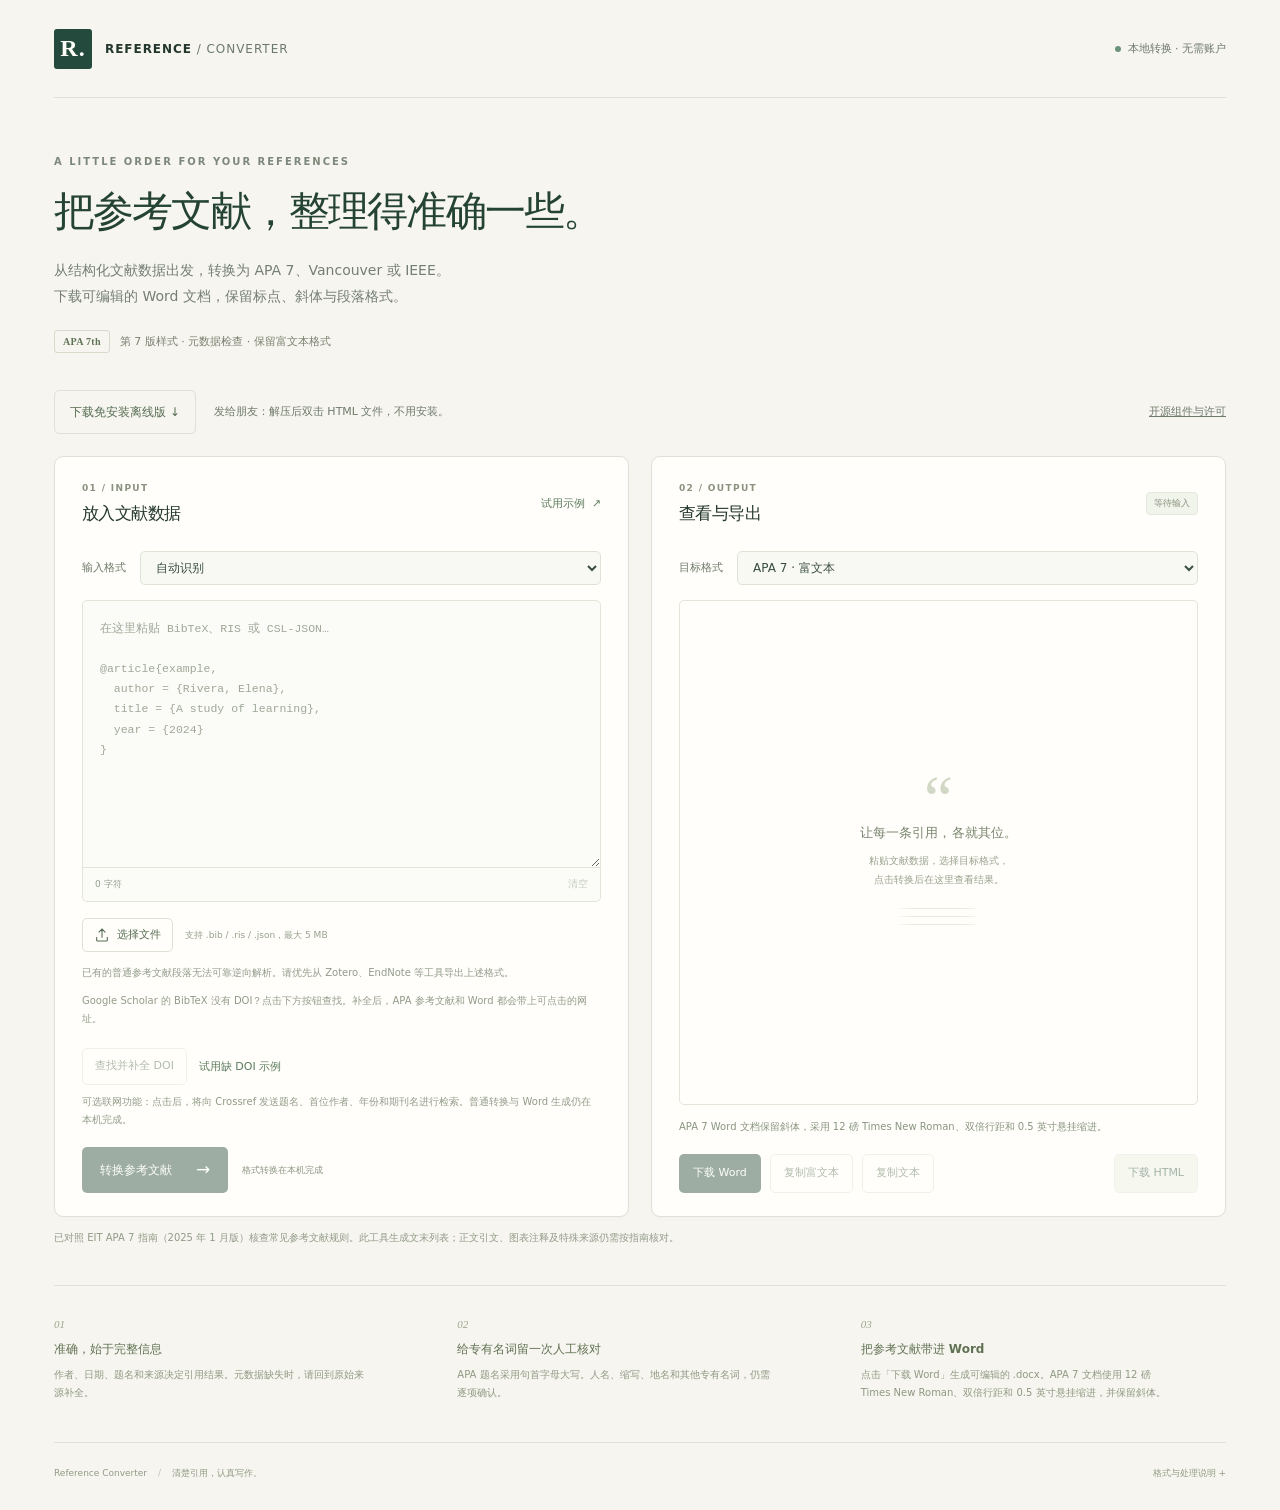
==== commit e3223024: "Publish optional DOI lookup and refreshed offline app" ====
--- a/index.html
+++ b/index.html
@@ -6,15 +6,15 @@
     <meta name="theme-color" content="#234a3c" />
     <meta name="description" content="在本地浏览器转换 BibTeX、RIS 和 CSL-JSON，生成 APA 第 7 版、Vancouver、IEEE 参考文献。" />
     <title>Reference Converter · 参考文献转换</title>
-    <script type="module" crossorigin src="./assets/index-CqHOtzA0.js"></script>
-    <link rel="stylesheet" crossorigin href="./assets/index-MxKDY-uA.css">
+    <script type="module" crossorigin src="./assets/index-CxP83DSP.js"></script>
+    <link rel="stylesheet" crossorigin href="./assets/index-_B_mF3yl.css">
   <style>.site-downloads{display:flex;align-items:center;flex-wrap:wrap;gap:12px 18px;margin:0 0 22px;font-size:11px;color:#6e7a6a}.site-downloads .button{min-height:44px;text-decoration:none}.site-license-link{margin-left:auto;padding:12px 0}@media(max-width:760px){.site-downloads{gap:5px 14px}.site-downloads>span{flex-basis:100%}.site-license-link{margin-left:0}}</style>
   </head>
   <body>
     <div class="page-shell">
       <header class="site-header">
         <a class="wordmark" href="#" aria-label="Reference Converter 首页"><span class="brand-mark" aria-hidden="true">R.</span><span>REFERENCE<span class="wordmark-light"> / CONVERTER</span></span></a>
-        <span class="privacy-badge"><span aria-hidden="true"></span> 本地处理 · 无需账户</span>
+        <span class="privacy-badge"><span aria-hidden="true"></span> 本地转换 · 无需账户</span>
       </header>
 
       <main>
@@ -38,8 +38,10 @@
             <div class="editor-footer"><span id="character-count">0 字符</span><button id="clear-button" type="button" class="button-link subtle" disabled>清空</button></div>
             <div class="upload-row"><button type="button" class="button secondary" id="upload-button"><svg aria-hidden="true" width="16" height="16" viewBox="0 0 24 24" fill="none" stroke="currentColor" stroke-width="1.6"><path d="M12 16V3m-5 5 5-5 5 5M4 15v5a1 1 0 0 0 1 1h14a1 1 0 0 0 1-1v-5" /></svg>选择文件</button><span id="file-info">支持 .bib / .ris / .json，最大 5 MB</span><input id="file-input" class="visually-hidden" type="file" accept=".bib,.bibtex,.ris,.json,application/json" tabindex="-1" /></div>
             <p class="field-help" id="input-help">已有的普通参考文献段落无法可靠逆向解析。请优先从 Zotero、EndNote 等工具导出上述格式。</p>
-            <p class="field-help doi-help">文献数据含 DOI 时，APA 7 会显示完整的 https://doi.org/…，网页和 Word 中都可点击。缺少 DOI 时请根据原文补充。</p>
-            <div class="convert-row"><button type="button" class="button primary" id="convert-button" disabled>转换参考文献 <span aria-hidden="true">→</span></button><span>数据仅在此浏览器内处理</span></div>
+            <p class="field-help doi-help">Google Scholar 的 BibTeX 没有 DOI？点击下方按钮查找。补全后，APA 参考文献和 Word 都会带上可点击的网址。</p>
+            <div class="doi-actions"><button type="button" class="button secondary" id="doi-lookup-button" aria-describedby="doi-privacy" disabled>查找并补全 DOI</button><button type="button" class="button-link" id="doi-cancel-button" hidden>取消查询</button><button type="button" class="button-link" id="doi-sample-button">试用缺 DOI 示例</button></div>
+            <p class="field-help" id="doi-privacy">可选联网功能：点击后，将向 Crossref 发送题名、首位作者、年份和期刊名进行检索。普通转换与 Word 生成仍在本机完成。</p>
+            <div class="convert-row"><button type="button" class="button primary" id="convert-button" disabled>转换参考文献 <span aria-hidden="true">→</span></button><span>格式转换在本机完成</span></div>
           </section>
 
           <section class="panel output-panel" aria-labelledby="output-title">
@@ -55,6 +57,11 @@
           </section>
         </section>
 
+        <section id="doi-panel" class="doi-panel" aria-labelledby="doi-heading" hidden>
+          <div class="doi-panel-heading"><div><h2 id="doi-heading">DOI 查找结果</h2><p id="doi-summary" role="status" aria-live="polite"></p></div><div class="doi-actions"><button type="button" class="button secondary" id="doi-download-button" disabled>下载含 DOI 的 BibTeX</button><button type="button" class="button-link" id="doi-undo-button" disabled>撤销 DOI 补全</button></div></div>
+          <p class="field-help">输入框保留原文，已补 DOI 会用于当前预览、Word 和数据导出。候选需核对后再采用；未匹配不代表文献一定没有 DOI。修改输入会清除本次补全。</p>
+          <div id="doi-results"></div>
+        </section>
         <p class="field-help">已对照 EIT APA 7 指南（2025 年 1 月版）核查常见参考文献规则。此工具生成文末列表；正文引文、图表注释及特殊来源仍需按指南核对。</p>
         <div id="status-message" class="status-message" role="status" aria-live="polite" hidden></div>
         <section id="warning-panel" class="warning-panel" aria-labelledby="warning-title" hidden><div class="warning-heading"><span class="warning-symbol" aria-hidden="true">!</span><div><h2 id="warning-title">这些信息还需要核对</h2><p>格式可以整理，缺失的文献信息需要你来补全。</p></div></div><ul id="warning-list"></ul></section>
@@ -62,7 +69,7 @@
         <section class="guidance" aria-label="使用提醒"><div><span class="guidance-number">01</span><h3>准确，始于完整信息</h3><p>作者、日期、题名和来源决定引用结果。元数据缺失时，请回到原始来源补全。</p></div><div><span class="guidance-number">02</span><h3>给专有名词留一次人工核对</h3><p>APA 题名采用句首字母大写。人名、缩写、地名和其他专有名词，仍需逐项确认。</p></div><div><span class="guidance-number">03</span><h3>把参考文献带进 Word</h3><p>点击「下载 Word」生成可编辑的 .docx。APA 7 文档使用 12 磅 Times New Roman、双倍行距和 0.5 英寸悬挂缩进，并保留斜体。</p></div></section>
       </main>
 
-      <footer class="site-footer"><span>Reference Converter <span aria-hidden="true">/</span> 清楚引用，认真写作。</span><details><summary>格式与处理说明</summary><p>参考文献通过固定版本 CSL 样式与 citation-js 生成。输入不会上传，也不会自动查询 DOI；本工具检查结构与常见缺失项，不验证来源的真实性。Word 文档在本机生成。APA 7 Word 使用 12 磅 Times New Roman、双倍行距与 0.5 英寸悬挂缩进，并保留斜体；复制富文本时，接收软件可能调整粘贴样式。</p><p>页面示例采用 Miller（1956）的公开文献，DOI 为 10.1037/h0043158，用于展示完整 DOI 链接。文献排序、同年作者区分等由所选样式处理。导出为 BibTeX 或 RIS 时，目标格式可能无法保留全部 CSL-JSON 字段。</p></details></footer>
+      <footer class="site-footer"><span>Reference Converter <span aria-hidden="true">/</span> 清楚引用，认真写作。</span><details><summary>格式与处理说明</summary><p>参考文献通过固定版本 CSL 样式与 citation-js 生成。普通转换不上传输入；仅主动点击 DOI 查询时，向 Crossref 发送检索所需的题名、首位作者、年份和期刊名，不发送摘要、笔记或整个文件。联网匹配仍需核对，数据库可能缺少记录。Word 文档在本机生成。APA 7 Word 使用 12 磅 Times New Roman、双倍行距与 0.5 英寸悬挂缩进，并保留斜体；复制富文本时，接收软件可能调整粘贴样式。</p><p>页面示例采用 Miller（1956）的公开文献，DOI 为 10.1037/h0043158；缺 DOI 示例是同一文献去除 DOI 后的 BibTeX，用于测试查找功能。文献排序、同年作者区分等由所选样式处理。导出为 BibTeX 或 RIS 时，目标格式可能无法保留全部 CSL-JSON 字段。</p></details></footer>
     </div>
   </body>
 </html>
--- a/assets/index-_B_mF3yl.css
+++ b/assets/index-_B_mF3yl.css
@@ -0,0 +1 @@
+:root{color:#24372f;font-synthesis:none;--ink:#234a3c;--muted:#768078;--line:#dde1d7;--paper:#fffefa;--amber:#a76a1e;background:#f6f5ef;font-family:Inter,PingFang SC,Microsoft YaHei,system-ui,sans-serif;font-weight:400}*{box-sizing:border-box}body{margin:0}button,select,textarea{font:inherit}button,select{cursor:pointer}button{transition:background .15s,border-color .15s,color .15s,transform .15s}button:disabled{cursor:not-allowed;opacity:.45}button:not(:disabled):active{transform:translateY(1px)}button:focus-visible,a:focus-visible,select:focus-visible,summary:focus-visible{outline-offset:3px;outline:3px solid #b3c8b9}a{color:inherit}button svg{flex:none}[hidden]{display:none!important}.page-shell{max-width:1392px;margin:auto;padding:0 54px}.site-header{border-bottom:1px solid var(--line);justify-content:space-between;align-items:center;height:98px;display:flex}.wordmark{letter-spacing:.08em;align-items:center;gap:13px;font-size:12px;font-weight:750;text-decoration:none;display:flex}.brand-mark{width:38px;height:40px;color:var(--paper);background:var(--ink);border-radius:3px;place-items:center;font:700 24px Georgia,serif;display:grid}.wordmark-light{color:#6c796f;font-weight:400}.privacy-badge{color:#6d7a6e;align-items:center;gap:7px;font-size:11px;display:flex}.privacy-badge>span{background:#6b927b;border-radius:50%;width:6px;height:6px}.intro{padding:58px 0 37px}.eyebrow{letter-spacing:.2em;color:#7d887a;margin:0 0 17px;font-size:10px;font-weight:600}h1{letter-spacing:-.045em;color:#244333;margin:0;font-size:clamp(31px,3.2vw,43px);font-weight:650;line-height:1.36}.intro-description{color:#747e73;margin:17px 0 20px;font-size:14px;line-height:1.9}.intro-note{color:#7a806f;align-items:center;gap:10px;font-size:11px;display:flex}.edition-tag{letter-spacing:.03em;color:#607355;border:1px solid #d8dbca;border-radius:3px;padding:5px 8px;font:600 10px Georgia,serif}.mobile-break{display:none}.workspace{grid-template-columns:1fr 1fr;gap:22px;display:grid}.panel{background:var(--paper);border:1px solid var(--line);border-radius:9px;flex-direction:column;min-width:0;padding:26px 27px 23px;display:flex;box-shadow:0 3px 7px #28392603}.panel-heading{justify-content:space-between;align-items:center;gap:10px;margin-bottom:26px;display:flex}.step{letter-spacing:.15em;color:#8a927f;margin-bottom:9px;font-size:9px;font-weight:550;display:block}h2{letter-spacing:-.03em;margin:0;font-size:17px;font-weight:600}.button-link{white-space:nowrap;color:#5d7b5d;background:0 0;border:0;padding:4px 0;font-size:11px}.button-link:hover:not(:disabled){color:#244a35}.button-link span{margin-left:3px}.button-link.subtle{color:#879183}.field-row{flex:none;align-items:center;gap:14px;margin-bottom:15px;display:flex}.field-row label{color:#6e7a6a;white-space:nowrap;font-size:11px}select{color:#3a4e3e;background:#f8f9f3;border:1px solid #dfe3d7;border-radius:5px;width:100%;min-width:0;padding:8px 30px 8px 11px;font-size:12px;line-height:1.5}textarea{resize:vertical;color:#334c3c;background:#fbfcf7;border:1px solid #e3e5db;border-radius:5px 5px 0 0;outline:none;width:100%;height:268px;min-height:200px;max-height:620px;padding:18px 17px;font:11.5px/1.75 Cascadia Code,Consolas,monospace;display:block}textarea::placeholder{color:#a0a798;opacity:1}textarea:focus{border-color:#8aa08b;box-shadow:0 0 0 2px #8aa08b16}.editor-footer{color:#929c8a;background:#fbfcf7;border:1px solid #e3e5db;border-top:0;border-radius:0 0 5px 5px;justify-content:space-between;align-items:center;height:34px;padding:0 12px;font-size:9px;display:flex}.editor-footer button{font-size:10px}.upload-row{align-items:center;gap:12px;min-height:33px;margin-top:16px;display:flex}.upload-row .button{padding:8px 11px;font-size:11px}.upload-row>span{color:#97a08e;overflow-wrap:anywhere;font-size:9px;line-height:1.65}.button{white-space:nowrap;border:1px solid #0000;border-radius:5px;justify-content:center;align-items:center;gap:7px;padding:10px 15px;font-size:12px;font-weight:500;line-height:1.5;display:inline-flex}.secondary{color:#566c52;background:0 0;border-color:#dce2d5}.secondary:hover:not(:disabled){background:#f1f4eb;border-color:#a8b6a0}.primary{color:#fff;background:#274d3c;padding:13px 17px}.primary:hover:not(:disabled){background:#173b2b}.primary span{margin-left:17px;font-size:17px;line-height:1}.field-help{color:#929b89;margin:12px 0 20px;font-size:10px;line-height:1.8}.convert-row{align-items:center;gap:14px;margin-top:auto;display:flex}.convert-row>span{color:#8b9683;font-size:9px;line-height:1.6}.result-count{color:#89927e;white-space:nowrap;background:#f1f4eb;border:1px solid #e4e8dd;border-radius:4px;padding:4px 7px;font-size:9px}.preview-area{background:#fffefa;border:1px solid #e2e5da;border-radius:5px;flex:1;min-height:302px;max-height:620px;padding:20px 21px;position:relative;overflow:auto}.empty-state{text-align:center;flex-direction:column;justify-content:center;align-items:center;height:100%;min-height:247px;display:flex}.empty-mark{color:#d1d9c6;-webkit-user-select:none;user-select:none;height:38px;font:65px/42px Georgia,serif;display:block}.empty-state h3{color:#79866e;letter-spacing:.01em;margin:8px 0 9px;font-size:13px;font-weight:500}.empty-state p{color:#9aa38f;margin:0;font-size:10px;line-height:1.9}.paper-lines{opacity:.75;background:repeating-linear-gradient(#dfe5d6 0 1px,#0000 1px 8px);width:85px;height:20px;margin-top:19px;-webkit-mask-image:linear-gradient(90deg,#0000,#000 20% 80%,#0000);mask-image:linear-gradient(90deg,#0000,#000 20% 80%,#0000)}.bibliography{overflow-wrap:anywhere;color:#283a30;font-family:Times New Roman,Times,serif;font-size:12pt;line-height:1.7}.bibliography .csl-entry{margin:0 0 12pt}.bibliography.apa7{line-height:2}.bibliography.apa7 .csl-entry{text-indent:-.5in;margin:0;padding-left:.5in}.bibliography .csl-left-margin{vertical-align:top;min-width:1.6em;display:inline-block}.bibliography .csl-right-inline{display:inline}.bibliography a{color:inherit;text-decoration:none}.bibliography a:hover{text-decoration:underline}#text-output{white-space:pre-wrap;overflow-wrap:anywhere;color:#364938;margin:0;font:11px/1.85 Cascadia Code,Consolas,monospace}.output-format-note{color:#899580;min-height:18px;margin:13px 0 18px;font-size:10px;line-height:1.8}.output-actions{flex-wrap:wrap;align-items:center;gap:9px;display:flex}.output-actions .button{padding:10px 13px;font-size:11px}.download-button{color:#395b43;background:#edf2e6;border-color:#e0e7d8;margin-left:auto}.download-button:hover:not(:disabled){background:#dee8d5}.download-button span{padding-left:7px}.status-message{overflow-wrap:anywhere;background:#edf5e9;border:1px solid #cddcca;border-radius:6px;margin-top:19px;padding:13px 17px;font-size:12px;line-height:1.7}.status-message.error{color:#854a3d;background:#fff1e9;border-color:#e5c6b8}.status-message.info{color:#7c6841;background:#f7f4e8;border-color:#dddcca}.warning-panel{background:#fbf6e9;border:1px solid #e8d9b8;border-radius:6px;margin-top:19px;padding:21px 24px}.warning-heading{align-items:flex-start;gap:13px;display:flex}.warning-symbol{text-align:center;color:#986b2b;border:1px solid #d8bd8b;border-radius:50%;flex:none;width:22px;height:22px;font:700 13px/21px Georgia,serif}.warning-panel h2{color:#886327;margin-top:1px;font-size:13px}.warning-panel p{color:#a08757;margin:7px 0 0;font-size:11px;line-height:1.7}.warning-panel ul{color:#917444;margin:13px 0 0;padding-left:49px;font-size:11px;line-height:1.9}.warning-panel li+li{margin-top:5px}.guidance{border-top:1px solid var(--line);grid-template-columns:repeat(3,1fr);gap:38px;margin-top:38px;padding-top:27px;display:grid}.guidance-number{color:#9da58d;font:italic 11px Georgia,serif}.guidance h3{color:#607153;margin:9px 0 8px;font-size:12px;font-weight:550}.guidance p{color:#8f9983;max-width:315px;margin:0;font-size:10px;line-height:1.85}.site-footer{border-top:1px solid var(--line);color:#919b86;justify-content:space-between;gap:22px;margin-top:39px;padding:22px 0 28px;font-size:9px;line-height:1.9;display:flex}.site-footer>span{white-space:nowrap}.site-footer>span>span{color:#bdc4b3;margin:0 8px}.site-footer details{text-align:right;max-width:550px}.site-footer summary{cursor:pointer;list-style:none}.site-footer summary::-webkit-details-marker{display:none}.site-footer summary:after{content:" +"}.site-footer details[open] summary:after{content:" −"}.site-footer details p{text-align:left;margin:10px 0 0}.visually-hidden{clip:rect(0,0,0,0);white-space:nowrap;border:0;width:1px;height:1px;margin:-1px;padding:0;position:absolute;overflow:hidden}@media (width>=1450px){.intro{padding-top:65px}.page-shell{padding:0 60px}.preview-area{min-height:323px}textarea{height:289px}}@media (width<=1000px){.page-shell{padding:0 30px}.workspace{gap:16px}.panel{padding:23px 20px 20px}.convert-row{gap:10px}.convert-row>span{max-width:70px}.output-actions{gap:6px}.output-actions .button{padding:9px 10px}.preview-area{padding:18px 15px}.guidance{gap:24px}}@media (width<=760px){.page-shell{padding:0 22px}.site-header{height:77px}.wordmark{gap:9px;font-size:10px}.brand-mark{width:33px;height:35px;font-size:22px}.wordmark-light{display:none}.privacy-badge{font-size:9px}.intro{padding:40px 0 28px}h1{font-size:33px}.intro-description{margin:14px 0 17px;font-size:12px;line-height:1.9}.intro-note{gap:8px;font-size:9px}.edition-tag{font-size:9px}.eyebrow{letter-spacing:.17em;margin-bottom:14px;font-size:8px}.workspace{grid-template-columns:1fr;gap:18px}.panel{padding:23px 22px}.panel-heading{margin-bottom:23px}.field-row{margin-bottom:13px}textarea{height:245px}.convert-row>span{max-width:none}.preview-area{min-height:289px;padding:22px 20px}.empty-state{min-height:242px}.output-actions .button{padding:10px 13px}.output-actions{gap:9px}.guidance{grid-template-columns:1fr;gap:23px;margin-top:30px;padding-top:24px}.guidance>div{padding-left:29px;position:relative}.guidance-number{position:absolute;top:0;left:0}.guidance h3{margin-top:0}.guidance p{max-width:none;font-size:11px}.site-footer{flex-direction:column;gap:10px;margin-top:28px;padding-bottom:23px}.site-footer details{text-align:left;max-width:none}.site-footer>span{white-space:normal}.warning-panel{padding:18px}.warning-panel ul{padding-left:24px}.status-message{font-size:11px}}@media (width<=390px){.page-shell{padding:0 15px}.panel{padding:21px 17px}.mobile-break{display:block}.desktop-break{display:none}.intro-note{align-items:flex-start}.convert-row>span{max-width:78px}.button.primary{padding-left:13px;padding-right:13px}.primary span{margin-left:7px}.output-actions{gap:6px}.output-actions .button{padding:9px 10px}}@media (prefers-reduced-motion:reduce){button{transition:none}}.csl-no-italics{font-style:normal}.bibliography a{text-underline-offset:2px;color:#315e4a;text-decoration:underline;text-decoration-thickness:1px}.doi-help{margin-top:-10px}@media (width<=760px){.mobile-break{display:block}}.doi-actions{flex-wrap:wrap;align-items:center;gap:12px;display:flex}.doi-actions .button{padding:9px 12px;font-size:11px}#doi-privacy{margin:8px 0 18px}.doi-panel{background:#f5f8f0;border:1px solid #cddcca;border-radius:7px;margin:20px 0;padding:22px 24px}.doi-panel-heading{flex-wrap:wrap;justify-content:space-between;align-items:flex-start;gap:18px;display:flex}.doi-panel h2{font-size:15px}.doi-panel p{color:#61765b;margin:8px 0;font-size:11px;line-height:1.8}.doi-panel>.field-help{margin:10px 0 16px}.doi-result{overflow-wrap:anywhere;border-top:1px solid #dbe3d2;padding:12px 0;font-size:12px}.doi-result summary{cursor:pointer;line-height:1.7}.doi-status{color:#5d6d55;background:#e8ede2;border-radius:4px;margin-right:10px;padding:2px 7px;font-size:10px;display:inline-block}.doi-status.matched{color:#2e613c;background:#dcebd7}.doi-status.review,.doi-status.error{color:#866122;background:#f5e9cf}.doi-result a{color:#315e4a;overflow-wrap:anywhere}.doi-candidate{background:#fffefa;border:1px solid #dfe4d8;border-radius:5px;margin:12px 0;padding:13px 15px}.doi-candidate strong{font-weight:550;line-height:1.7}.doi-candidate .doi-actions{justify-content:space-between}.doi-candidate .doi-reasons{color:#8c6a34}.doi-input-details{font-style:italic}@media (width<=760px){.doi-panel{padding:18px}.doi-panel-heading>.doi-actions{width:100%}.doi-result summary{font-size:11px}.doi-candidate{padding:11px}.doi-candidate .doi-actions{flex-direction:column;align-items:flex-start}}
